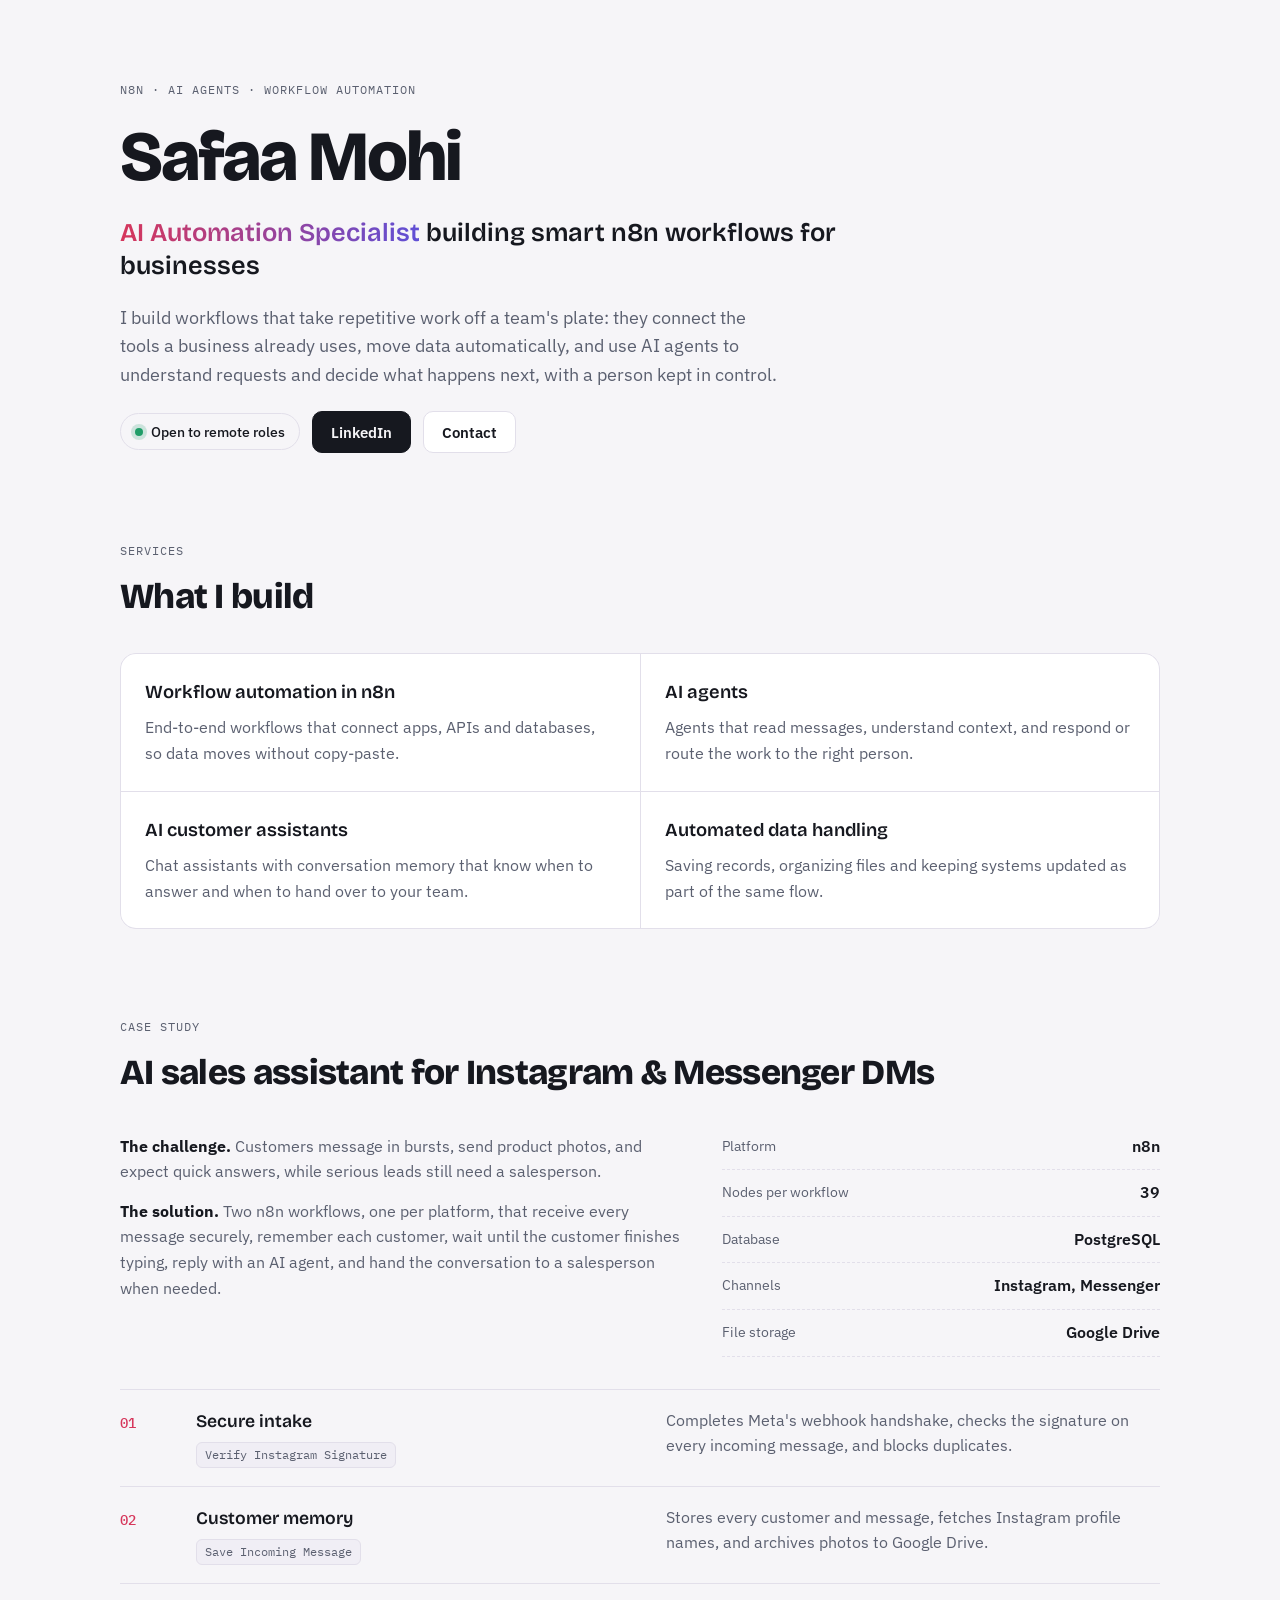
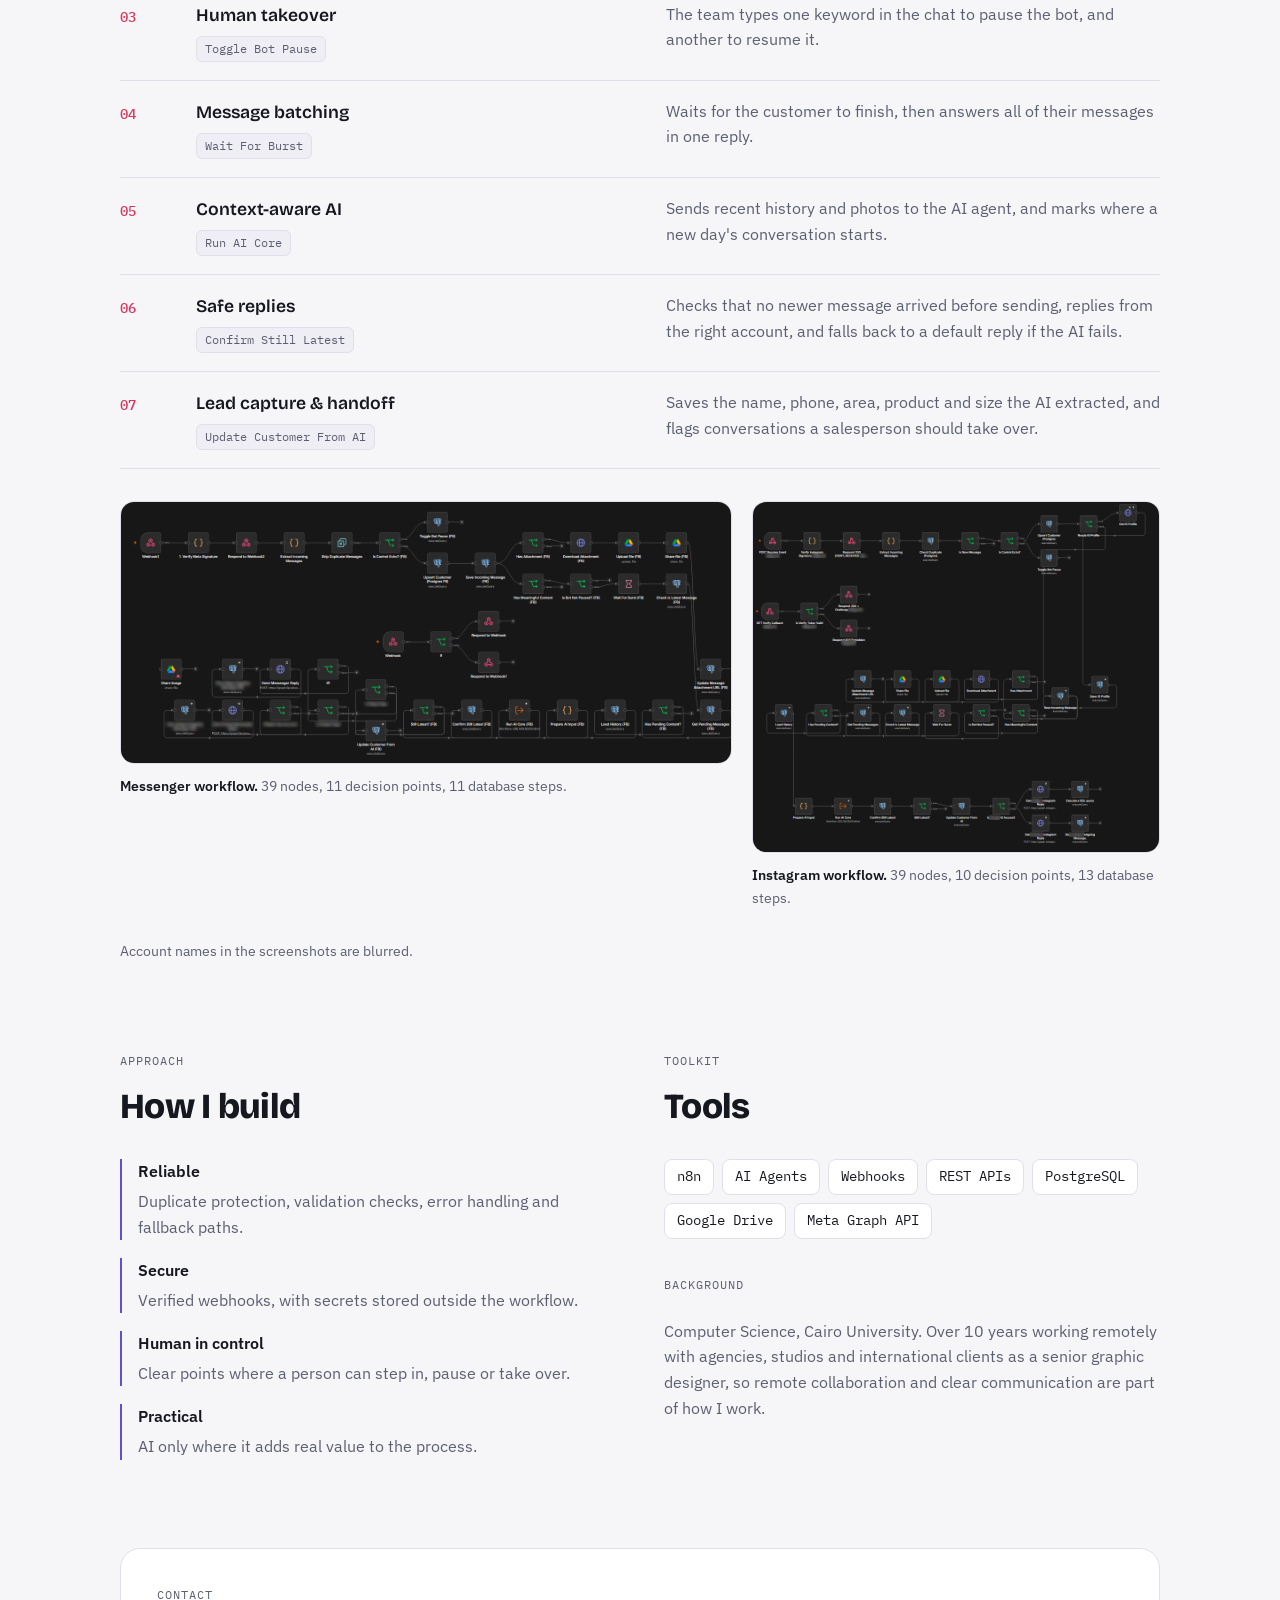
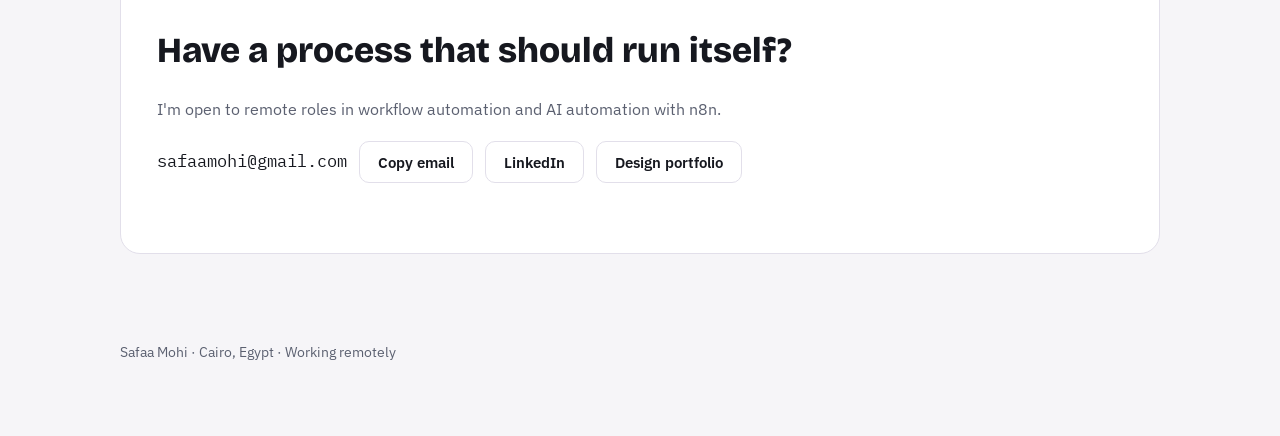
==== portfolio/index.html @ bde33411 "Add standalone automation portfolio page for static hosting Co-Authored-By: Claude Opus 5.5 <noreply" ====
<!doctype html>
<html lang="en">
<head>
<meta charset="utf-8">
<meta name="viewport" content="width=device-width, initial-scale=1">
<meta name="description" content="Safaa Mohi: AI Automation Specialist building n8n workflows and AI agents for businesses. Open to remote roles.">
<title>Safaa Mohi Automation Portfolio</title>
<link rel="preconnect" href="https://fonts.googleapis.com">
<link rel="preconnect" href="https://fonts.gstatic.com" crossorigin>
<link rel="stylesheet" href="https://fonts.googleapis.com/css2?family=Bricolage+Grotesque:opsz,wght@12..96,600;12..96,800&family=IBM+Plex+Mono:wght@400;500&family=IBM+Plex+Sans:wght@400;500;600&display=swap">
<style>
  /* Layout: one reading column; the case study breaks wider with a node-chain pipeline and a screenshot gallery */
  :root {
    --bg: #0f1117;
    --surface: #171a23;
    --surface-2: #1d2130;
    --line: #2a2f3e;
    --fg: #eef0f5;
    --muted: #9aa1b2;
    --accent: #ff5a7a;
    --accent-2: #8b7bff;
    --ok: #3ecf8e;
    --display: "Bricolage Grotesque", "Segoe UI", system-ui, sans-serif;
    --body: "IBM Plex Sans", "Segoe UI", system-ui, sans-serif;
    --mono: "IBM Plex Mono", ui-monospace, "SFMono-Regular", Menlo, monospace;
    color-scheme: dark;
  }
  @media (prefers-color-scheme: light) {
    :root:not([data-theme="dark"]) {
      --bg: #f6f5f8; --surface: #ffffff; --surface-2: #f0eef5; --line: #e2dfea;
      --fg: #16181f; --muted: #5b6070; --accent: #d6365b; --accent-2: #5f4fd6; --ok: #1f9d68;
      color-scheme: light;
    }
  }
  :root[data-theme="light"] {
    --bg: #f6f5f8; --surface: #ffffff; --surface-2: #f0eef5; --line: #e2dfea;
    --fg: #16181f; --muted: #5b6070; --accent: #d6365b; --accent-2: #5f4fd6; --ok: #1f9d68;
    color-scheme: light;
  }

  * { box-sizing: border-box; }
  body {
    background: var(--bg);
    color: var(--fg);
    font-family: var(--body);
    font-size: 1rem;
    line-height: 1.6;
    padding-inline: 20px;
    padding-block: 0 64px;
  }
  .wrap { max-width: 1040px; margin-inline: auto; display: grid; gap: 88px; }
  h1, h2, h3 { font-family: var(--display); text-wrap: balance; margin: 0; }
  p { margin: 0; }
  a { color: inherit; }
  .mono { font-family: var(--mono); }
  .eyebrow {
    font-family: var(--mono); font-size: 0.78rem; letter-spacing: 0.08em;
    text-transform: uppercase; color: var(--muted);
  }
  .grad {
    background: linear-gradient(90deg, var(--accent), var(--accent-2));
    -webkit-background-clip: text; background-clip: text; color: transparent;
  }

  /* Hero */
  .hero { padding-top: 72px; display: grid; gap: 22px; max-width: 760px; }
  .hero h1 { font-size: clamp(2.6rem, 7vw, 4.4rem); font-weight: 800; line-height: 1.02; letter-spacing: -0.03em; }
  .hero .role { font-family: var(--display); font-weight: 600; font-size: clamp(1.2rem, 2.6vw, 1.6rem); line-height: 1.3; }
  .hero .lede { color: var(--muted); font-size: 1.1rem; max-width: 60ch; }
  .actions { display: flex; flex-wrap: wrap; gap: 12px; align-items: center; }
  .status {
    display: inline-flex; align-items: center; gap: 8px;
    font-size: 0.9rem; font-weight: 500; color: var(--fg);
    border: 1px solid var(--line); border-radius: 999px; padding: 6px 14px;
  }
  .status::before { content: ""; width: 8px; height: 8px; border-radius: 50%; background: var(--ok); box-shadow: 0 0 0 4px color-mix(in srgb, var(--ok) 20%, transparent); }
  .btn {
    display: inline-flex; align-items: center; gap: 8px;
    font: 600 0.95rem var(--body); text-decoration: none; cursor: pointer;
    padding: 10px 18px; border-radius: 10px; border: 1px solid var(--line);
    background: var(--surface); color: var(--fg);
  }
  .btn.primary { background: var(--fg); color: var(--bg); border-color: var(--fg); }
  .btn:hover { border-color: var(--accent); }
  .btn:focus-visible, a:focus-visible { outline: 2px solid var(--accent-2); outline-offset: 3px; }

  section { display: grid; gap: 28px; }
  .section-head { display: grid; gap: 8px; }
  .section-head h2 { font-size: clamp(1.6rem, 3.4vw, 2.2rem); font-weight: 800; letter-spacing: -0.02em; }

  /* What I build */
  .build { display: grid; grid-template-columns: repeat(2, minmax(0, 1fr)); gap: 1px; background: var(--line); border: 1px solid var(--line); border-radius: 16px; overflow: hidden; }
  .build > div { background: var(--surface); padding: 24px; display: grid; gap: 8px; align-content: start; min-width: 0; }
  .build h3 { font-size: 1.15rem; font-weight: 600; }
  .build p { color: var(--muted); }

  /* Case study */
  .case { display: grid; gap: 32px; }
  .case-intro { display: grid; grid-template-columns: minmax(0, 1.3fr) minmax(0, 1fr); gap: 32px; align-items: start; }
  .case-intro p { color: var(--muted); }
  .case-intro .problem { display: grid; gap: 14px; }
  .facts { display: grid; gap: 10px; margin: 0; }
  .facts div { display: flex; justify-content: space-between; gap: 16px; border-bottom: 1px dashed var(--line); padding-bottom: 10px; }
  .facts dt { color: var(--muted); font-size: 0.9rem; }
  .facts dd { margin: 0; font-weight: 600; text-align: right; font-variant-numeric: tabular-nums; }

  .pipeline { list-style: none; margin: 0; padding: 0; display: grid; gap: 0; counter-reset: step; }
  .pipeline li {
    counter-increment: step;
    display: grid; grid-template-columns: 56px minmax(0, 1fr) minmax(0, 1.1fr); gap: 20px; align-items: start;
    padding: 18px 0; border-top: 1px solid var(--line);
  }
  .pipeline li:last-child { border-bottom: 1px solid var(--line); }
  .pipeline li::before {
    content: counter(step, decimal-leading-zero);
    font-family: var(--mono); font-weight: 500; font-size: 0.9rem; color: var(--accent);
    padding-top: 3px;
  }
  .pipeline h3 { font-size: 1.1rem; font-weight: 600; }
  .node {
    display: inline-block; margin-top: 6px;
    font-family: var(--mono); font-size: 0.78rem; color: var(--muted);
    background: var(--surface-2); border: 1px solid var(--line); border-radius: 6px; padding: 2px 8px;
  }
  .pipeline p { color: var(--muted); }

  .gallery { display: grid; grid-template-columns: minmax(0, 1.5fr) minmax(0, 1fr); gap: 20px; align-items: start; }
  figure { margin: 0; display: grid; gap: 10px; min-width: 0; }
  .shot { border: 1px solid var(--line); border-radius: 14px; overflow: hidden; background: #1a1a1a; }
  .shot img { display: block; width: 100%; height: auto; }
  figcaption { font-size: 0.9rem; color: var(--muted); }
  figcaption b { color: var(--fg); font-weight: 600; }
  .note { font-size: 0.85rem; color: var(--muted); }

  /* Principles + tools */
  .split { display: grid; grid-template-columns: minmax(0, 1fr) minmax(0, 1fr); gap: 48px; }
  .principles { list-style: none; margin: 0; padding: 0; display: grid; gap: 18px; }
  .principles li { display: grid; gap: 4px; padding-left: 16px; border-left: 2px solid var(--accent-2); }
  .principles b { font-weight: 600; }
  .principles span { color: var(--muted); }
  .tools { display: flex; flex-wrap: wrap; gap: 8px; }
  .tools span { font-family: var(--mono); font-size: 0.85rem; border: 1px solid var(--line); border-radius: 8px; padding: 6px 12px; background: var(--surface); }
  .bg-text { color: var(--muted); max-width: 60ch; }

  /* Contact */
  .contact { background: var(--surface); border: 1px solid var(--line); border-radius: 20px; padding: 36px; display: grid; gap: 18px; }
  .contact h2 { font-size: clamp(1.6rem, 3.4vw, 2.2rem); font-weight: 800; }
  .email { font-family: var(--mono); font-size: 1.05rem; user-select: all; word-break: break-all; }
  .toast { font-size: 0.85rem; color: var(--ok); min-height: 1.2em; }

  footer { color: var(--muted); font-size: 0.85rem; }

  @media (max-width: 760px) {
    .build, .case-intro, .gallery, .split { grid-template-columns: minmax(0, 1fr); }
    .pipeline li { grid-template-columns: 40px minmax(0, 1fr); }
    .pipeline li p { grid-column: 2; }
    .contact { padding: 24px; }
    .wrap { gap: 64px; }
    .hero { padding-top: 48px; }
  }
  @media (prefers-reduced-motion: no-preference) {
    .btn { transition: border-color .15s ease; }
  }
</style>
</head>
<body>

<div class="wrap">

  <header class="hero">
    <span class="eyebrow">n8n · AI Agents · Workflow Automation</span>
    <h1>Safaa Mohi</h1>
    <p class="role"><span class="grad">AI Automation Specialist</span> building smart n8n workflows for businesses</p>
    <p class="lede">I build workflows that take repetitive work off a team's plate: they connect the tools a business already uses, move data automatically, and use AI agents to understand requests and decide what happens next, with a person kept in control.</p>
    <div class="actions">
      <span class="status">Open to remote roles</span>
      <a class="btn primary" href="https://www.linkedin.com/in/safaamohi/" target="_blank" rel="noopener">LinkedIn</a>
      <a class="btn" href="#contact">Contact</a>
    </div>
  </header>

  <section aria-labelledby="build-h">
    <div class="section-head">
      <span class="eyebrow">Services</span>
      <h2 id="build-h">What I build</h2>
    </div>
    <div class="build">
      <div><h3>Workflow automation in n8n</h3><p>End-to-end workflows that connect apps, APIs and databases, so data moves without copy-paste.</p></div>
      <div><h3>AI agents</h3><p>Agents that read messages, understand context, and respond or route the work to the right person.</p></div>
      <div><h3>AI customer assistants</h3><p>Chat assistants with conversation memory that know when to answer and when to hand over to your team.</p></div>
      <div><h3>Automated data handling</h3><p>Saving records, organizing files and keeping systems updated as part of the same flow.</p></div>
    </div>
  </section>

  <section class="case" aria-labelledby="case-h">
    <div class="section-head">
      <span class="eyebrow">Case study</span>
      <h2 id="case-h">AI sales assistant for Instagram &amp; Messenger DMs</h2>
    </div>

    <div class="case-intro">
      <div class="problem">
        <p><b style="color:var(--fg)">The challenge.</b> Customers message in bursts, send product photos, and expect quick answers, while serious leads still need a salesperson.</p>
        <p><b style="color:var(--fg)">The solution.</b> Two n8n workflows, one per platform, that receive every message securely, remember each customer, wait until the customer finishes typing, reply with an AI agent, and hand the conversation to a salesperson when needed.</p>
      </div>
      <dl class="facts">
        <div><dt>Platform</dt><dd>n8n</dd></div>
        <div><dt>Nodes per workflow</dt><dd>39</dd></div>
        <div><dt>Database</dt><dd>PostgreSQL</dd></div>
        <div><dt>Channels</dt><dd>Instagram, Messenger</dd></div>
        <div><dt>File storage</dt><dd>Google Drive</dd></div>
      </dl>
    </div>

    <ol class="pipeline">
      <li><div><h3>Secure intake</h3><span class="node">Verify Instagram Signature</span></div><p>Completes Meta's webhook handshake, checks the signature on every incoming message, and blocks duplicates.</p></li>
      <li><div><h3>Customer memory</h3><span class="node">Save Incoming Message</span></div><p>Stores every customer and message, fetches Instagram profile names, and archives photos to Google Drive.</p></li>
      <li><div><h3>Human takeover</h3><span class="node">Toggle Bot Pause</span></div><p>The team types one keyword in the chat to pause the bot, and another to resume it.</p></li>
      <li><div><h3>Message batching</h3><span class="node">Wait For Burst</span></div><p>Waits for the customer to finish, then answers all of their messages in one reply.</p></li>
      <li><div><h3>Context-aware AI</h3><span class="node">Run AI Core</span></div><p>Sends recent history and photos to the AI agent, and marks where a new day's conversation starts.</p></li>
      <li><div><h3>Safe replies</h3><span class="node">Confirm Still Latest</span></div><p>Checks that no newer message arrived before sending, replies from the right account, and falls back to a default reply if the AI fails.</p></li>
      <li><div><h3>Lead capture &amp; handoff</h3><span class="node">Update Customer From AI</span></div><p>Saves the name, phone, area, product and size the AI extracted, and flags conversations a salesperson should take over.</p></li>
    </ol>

    <div class="gallery">
      <figure>
        <div class="shot"><img src="img/messenger-workflow.png" alt="n8n canvas of the Messenger workflow with 39 connected nodes" width="1380" height="590"></div>
        <figcaption><b>Messenger workflow.</b> 39 nodes, 11 decision points, 11 database steps.</figcaption>
      </figure>
      <figure>
        <div class="shot"><img src="img/instagram-workflow.png" alt="n8n canvas of the Instagram workflow with 39 connected nodes" width="912" height="786"></div>
        <figcaption><b>Instagram workflow.</b> 39 nodes, 10 decision points, 13 database steps.</figcaption>
      </figure>
    </div>
    <p class="note">Account names in the screenshots are blurred.</p>
  </section>

  <section aria-labelledby="how-h">
    <div class="split">
      <div style="display:grid;gap:24px;align-content:start">
        <div class="section-head">
          <span class="eyebrow">Approach</span>
          <h2 id="how-h">How I build</h2>
        </div>
        <ul class="principles">
          <li><b>Reliable</b><span>Duplicate protection, validation checks, error handling and fallback paths.</span></li>
          <li><b>Secure</b><span>Verified webhooks, with secrets stored outside the workflow.</span></li>
          <li><b>Human in control</b><span>Clear points where a person can step in, pause or take over.</span></li>
          <li><b>Practical</b><span>AI only where it adds real value to the process.</span></li>
        </ul>
      </div>
      <div style="display:grid;gap:24px;align-content:start">
        <div class="section-head">
          <span class="eyebrow">Toolkit</span>
          <h2>Tools</h2>
        </div>
        <div class="tools"><span>n8n</span><span>AI Agents</span><span>Webhooks</span><span>REST APIs</span><span>PostgreSQL</span><span>Google Drive</span><span>Meta Graph API</span></div>
        <div class="section-head" style="margin-top:12px">
          <span class="eyebrow">Background</span>
        </div>
        <p class="bg-text">Computer Science, Cairo University. Over 10 years working remotely with agencies, studios and international clients as a senior graphic designer, so remote collaboration and clear communication are part of how I work.</p>
      </div>
    </div>
  </section>

  <section class="contact" id="contact" aria-labelledby="contact-h">
    <span class="eyebrow">Contact</span>
    <h2 id="contact-h">Have a process that should run itself?</h2>
    <p class="bg-text">I'm open to remote roles in workflow automation and AI automation with n8n.</p>
    <div class="actions">
      <span class="email" id="email">safaamohi@gmail.com</span>
      <button class="btn" type="button" id="copy">Copy email</button>
      <a class="btn" href="https://www.linkedin.com/in/safaamohi/" target="_blank" rel="noopener">LinkedIn</a>
      <a class="btn" href="https://www.behance.net/SafaaMohi" target="_blank" rel="noopener">Design portfolio</a>
    </div>
    <div class="toast" id="toast" aria-live="polite"></div>
  </section>

  <footer>Safaa Mohi · Cairo, Egypt · Working remotely</footer>
</div>

<script>
  (function () {
    var btn = document.getElementById('copy');
    var email = document.getElementById('email');
    var toast = document.getElementById('toast');
    function selectEmail() {
      var r = document.createRange(); r.selectNodeContents(email);
      var s = window.getSelection(); s.removeAllRanges(); s.addRange(r);
    }
    btn.addEventListener('click', function () {
      var text = email.textContent.trim();
      if (navigator.clipboard && navigator.clipboard.writeText) {
        navigator.clipboard.writeText(text).then(function () {
          toast.textContent = 'Email copied';
        }).catch(function () {
          selectEmail(); toast.textContent = 'Email selected. Press Ctrl+C or Cmd+C to copy.';
        });
      } else {
        selectEmail(); toast.textContent = 'Email selected. Press Ctrl+C or Cmd+C to copy.';
      }
    });
  })();
</script>
</body>
</html>
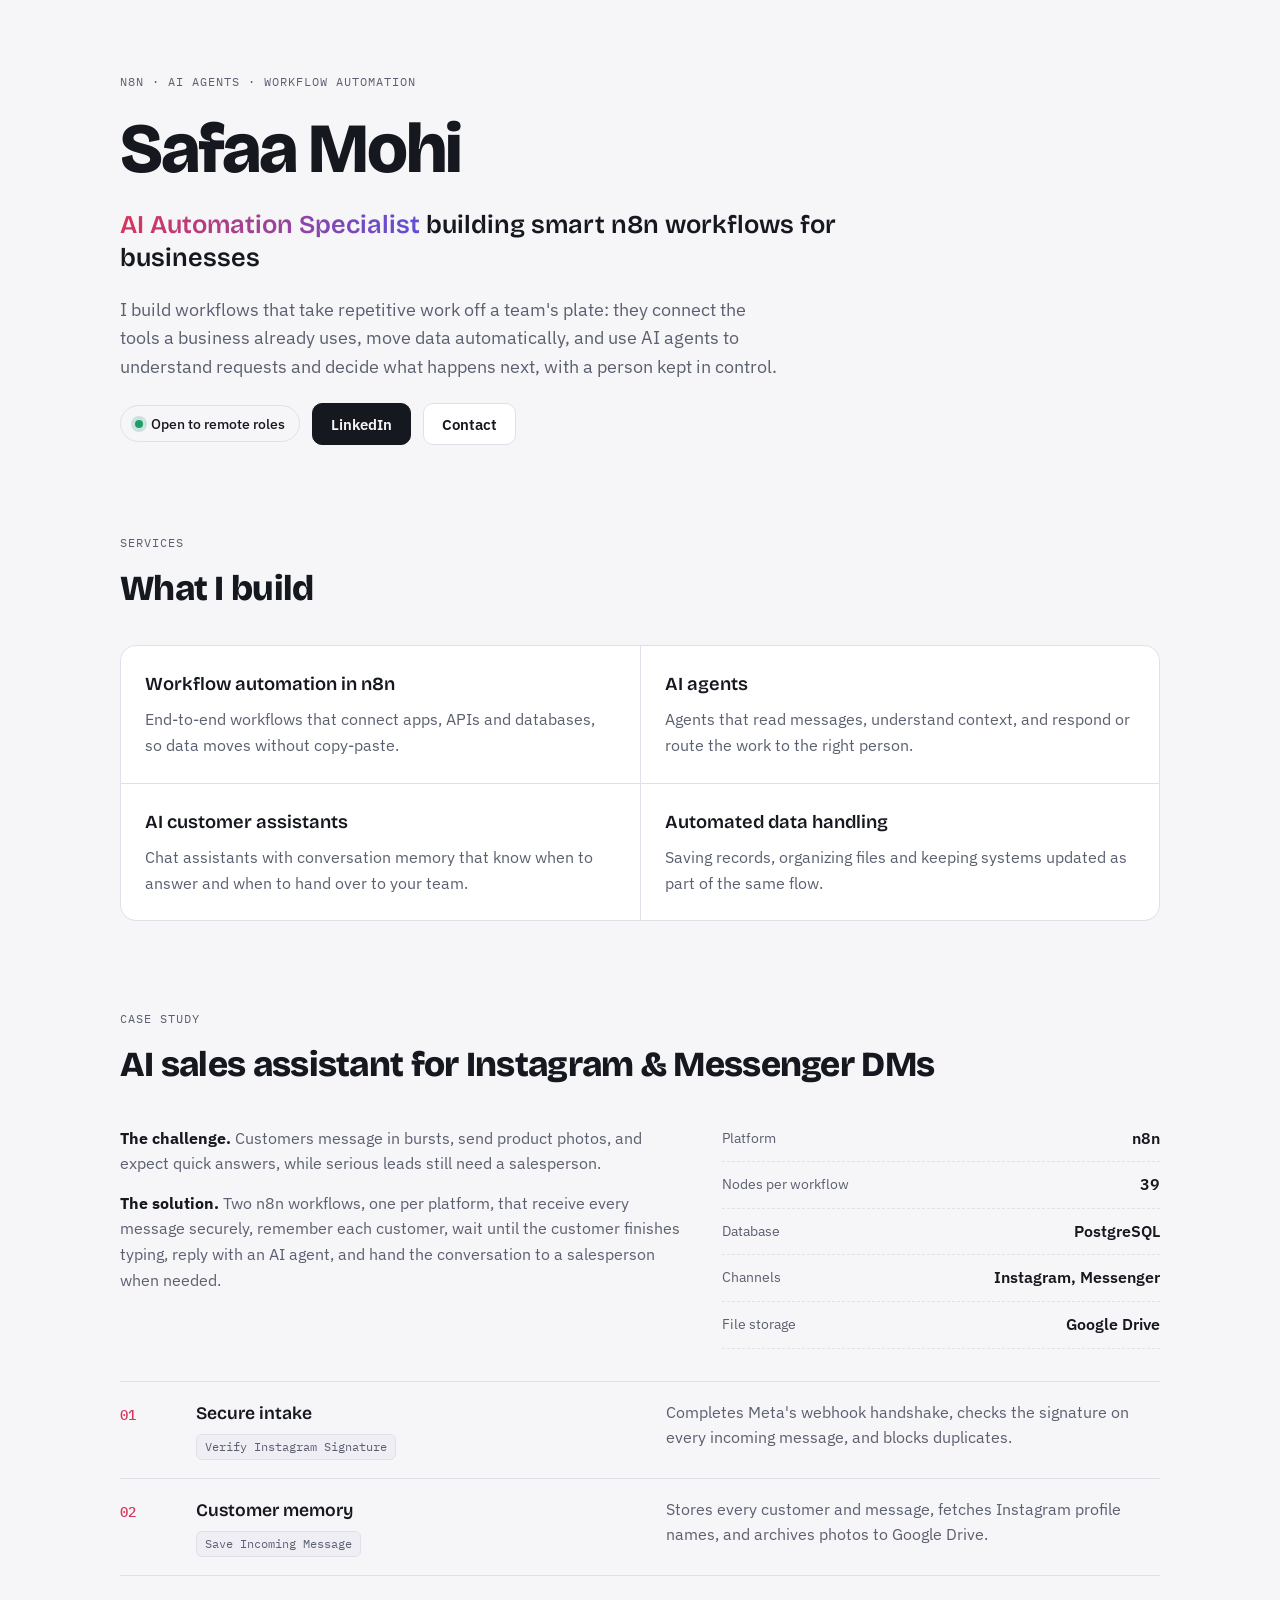
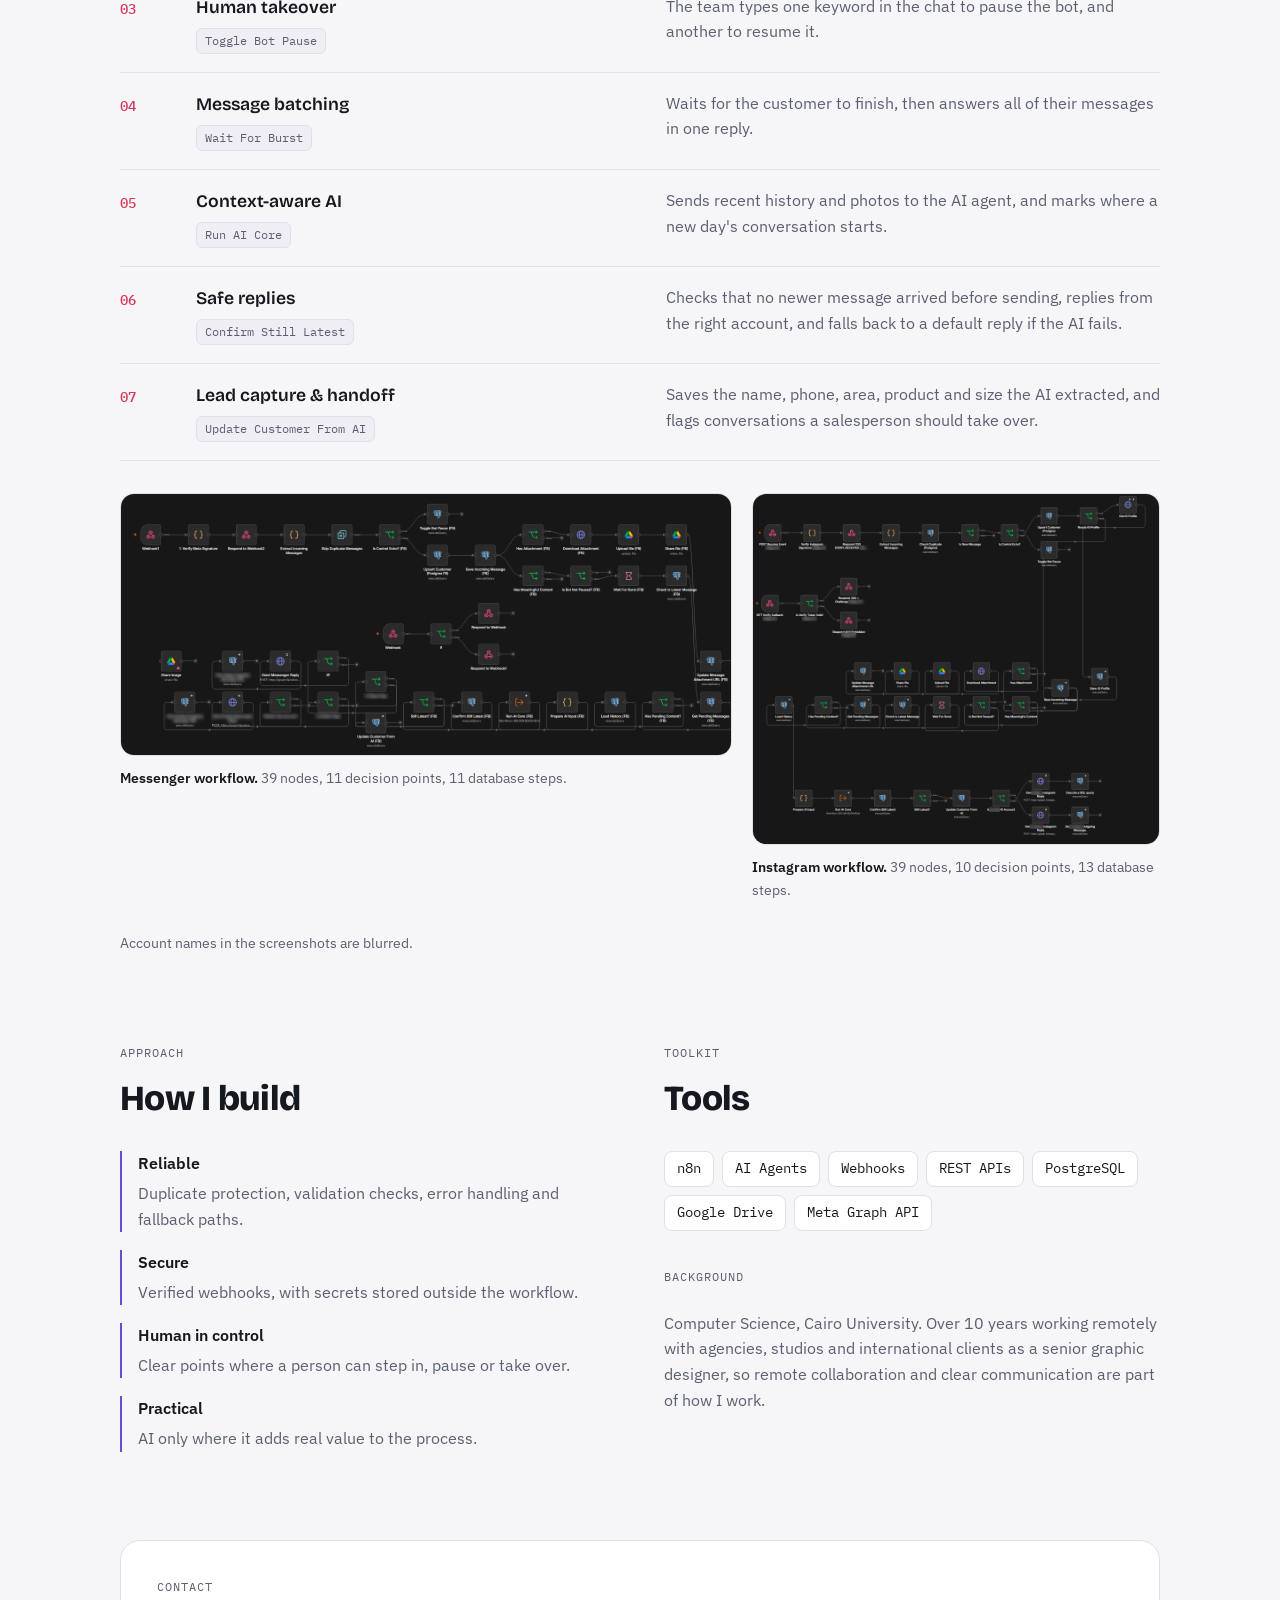
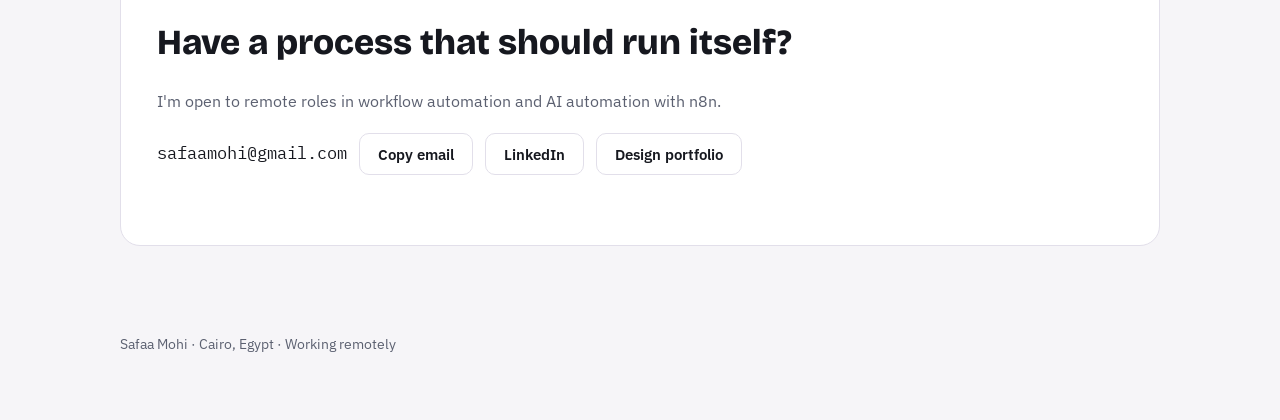
==== commit a19168f5: "Reset default body margin in standalone portfolio Co-Authored-By: Claude Opus 5.5 <noreply@anthropic" ====
--- a/portfolio/index.html
+++ b/portfolio/index.html
@@ -40,6 +40,7 @@
 
   * { box-sizing: border-box; }
   body {
+    margin: 0;
     background: var(--bg);
     color: var(--fg);
     font-family: var(--body);
